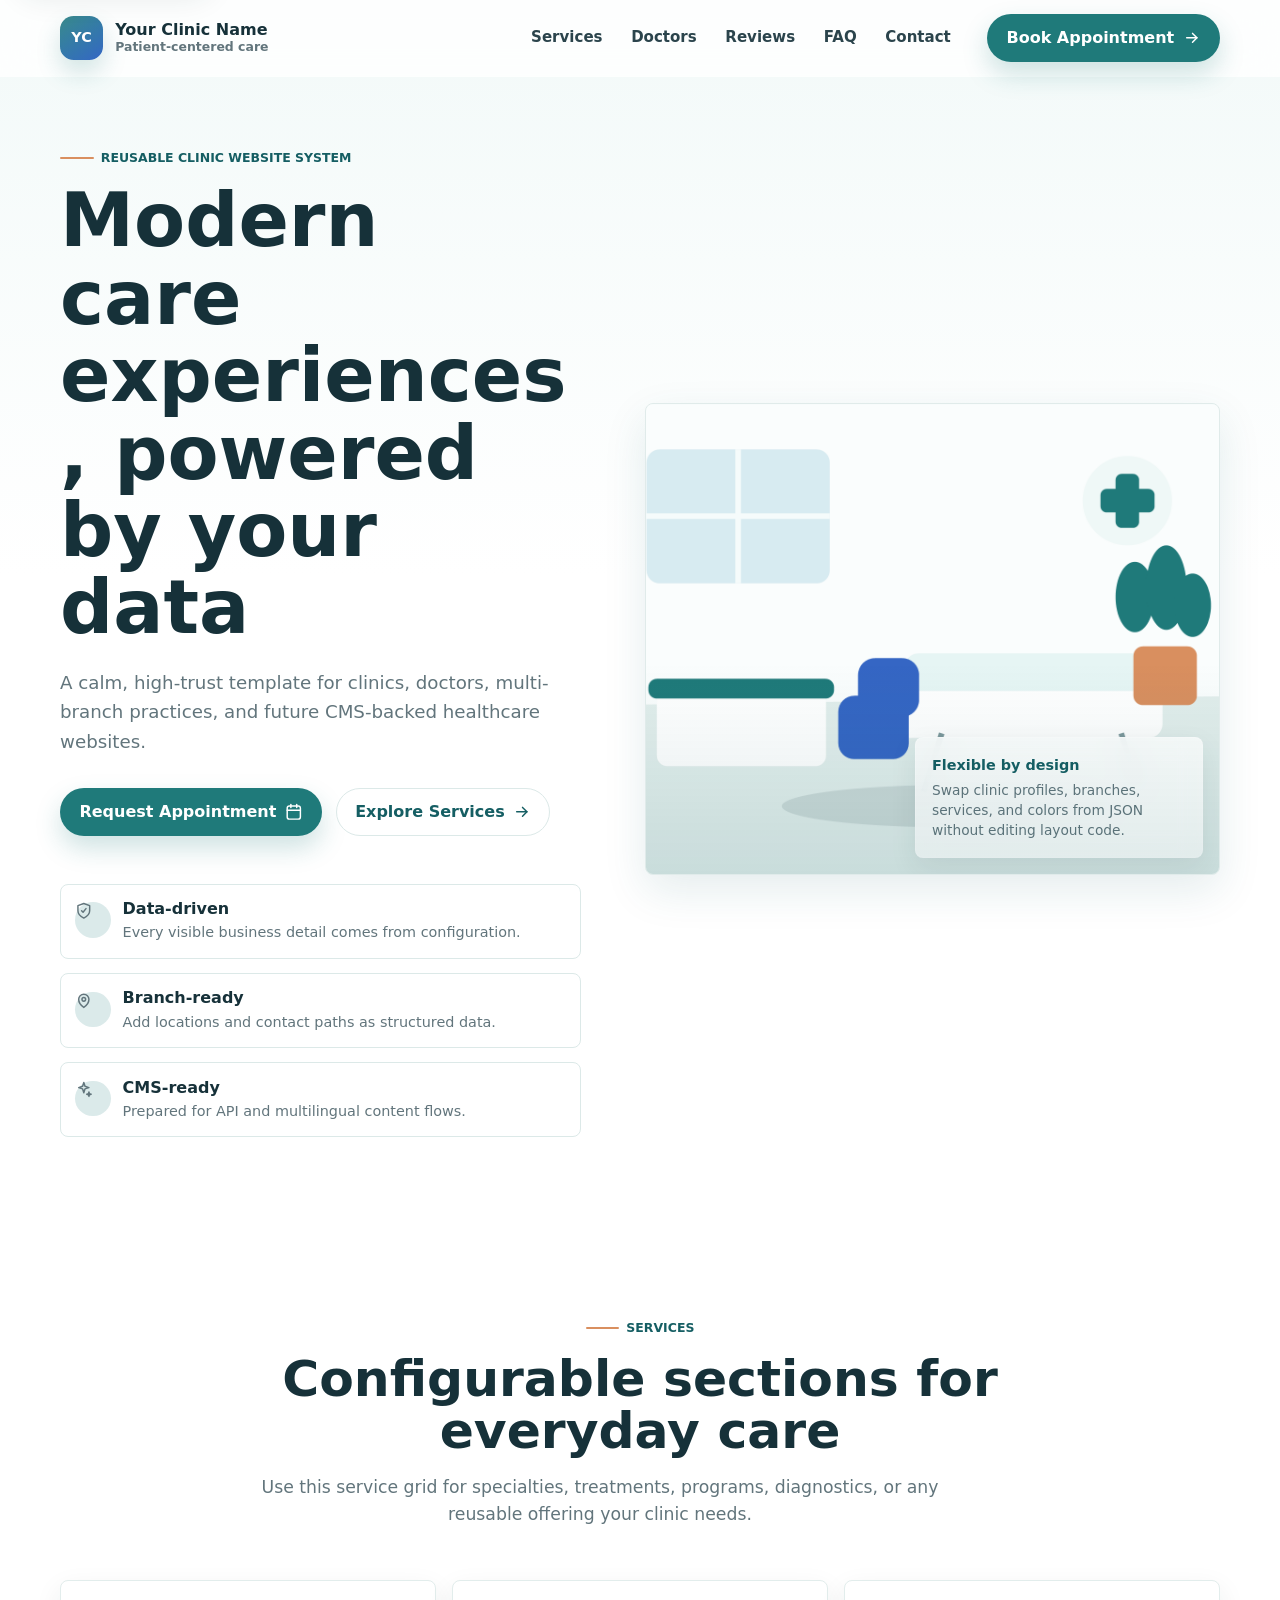
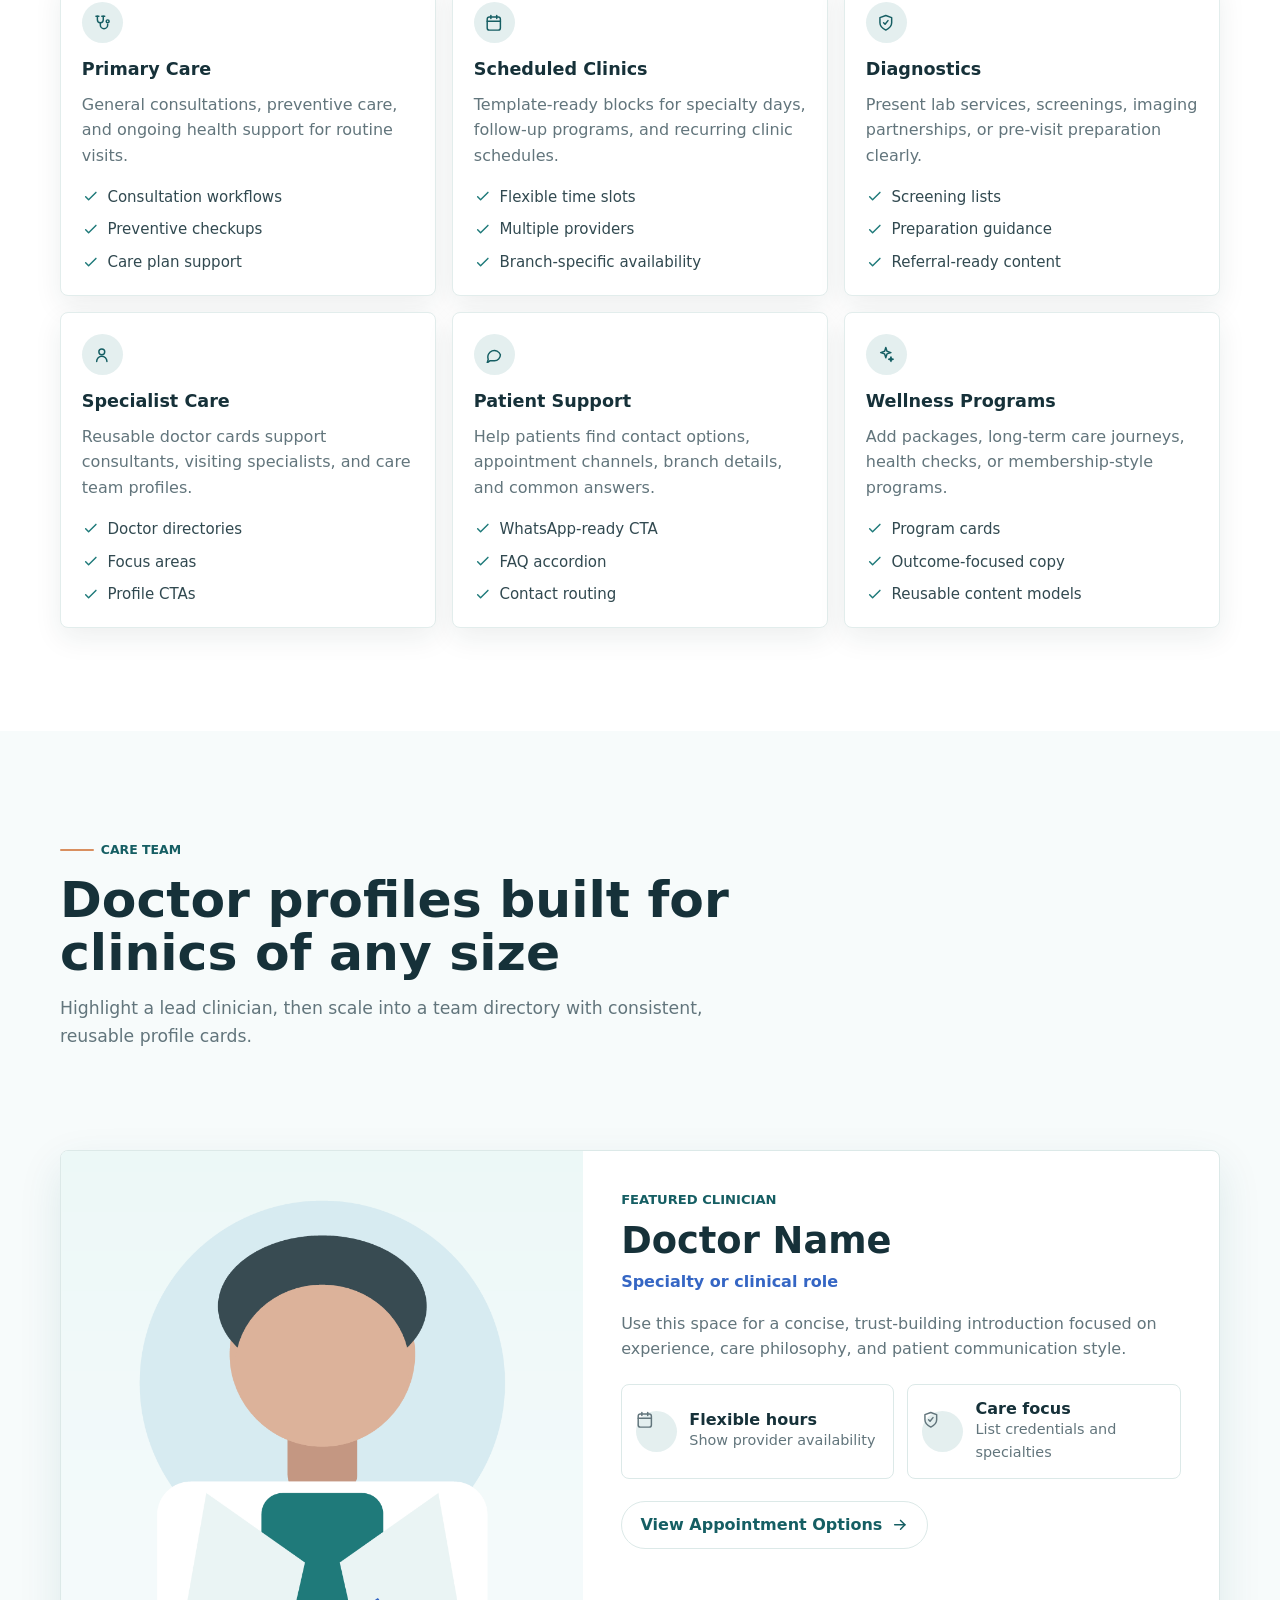
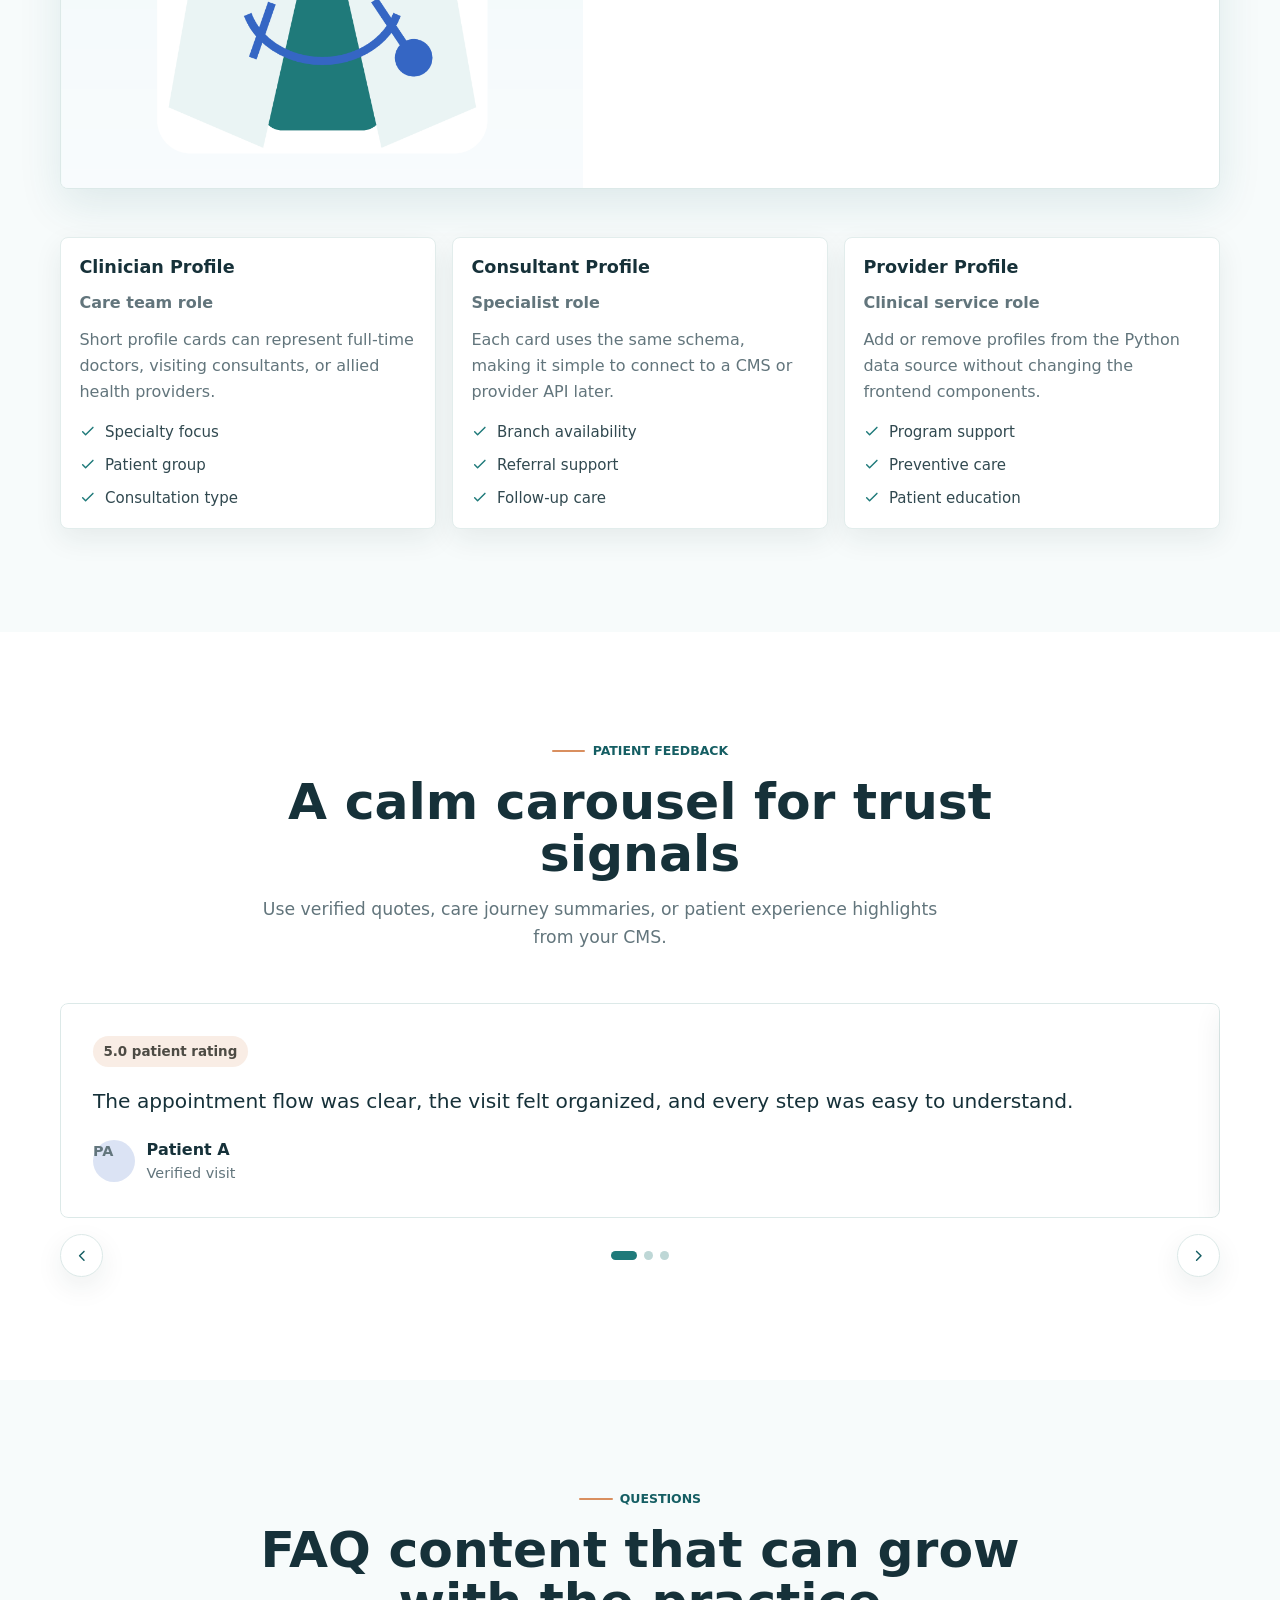
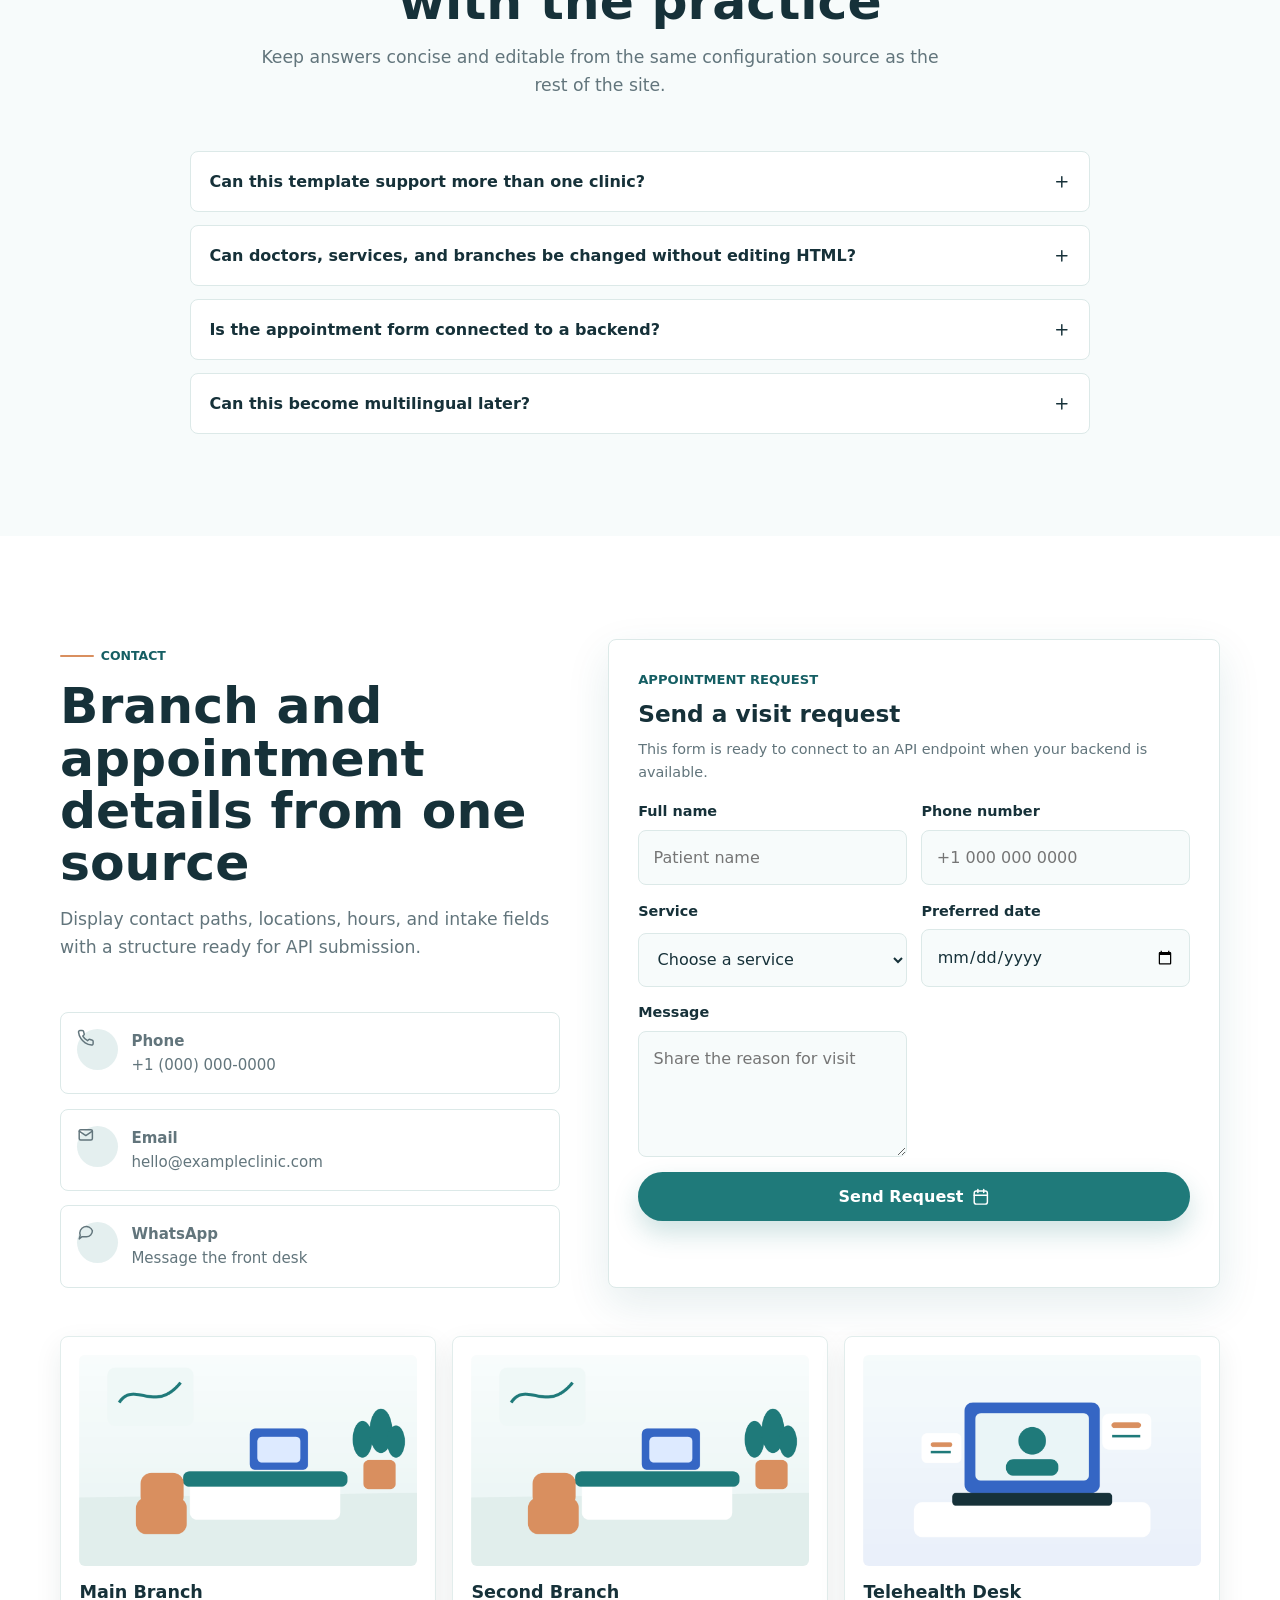
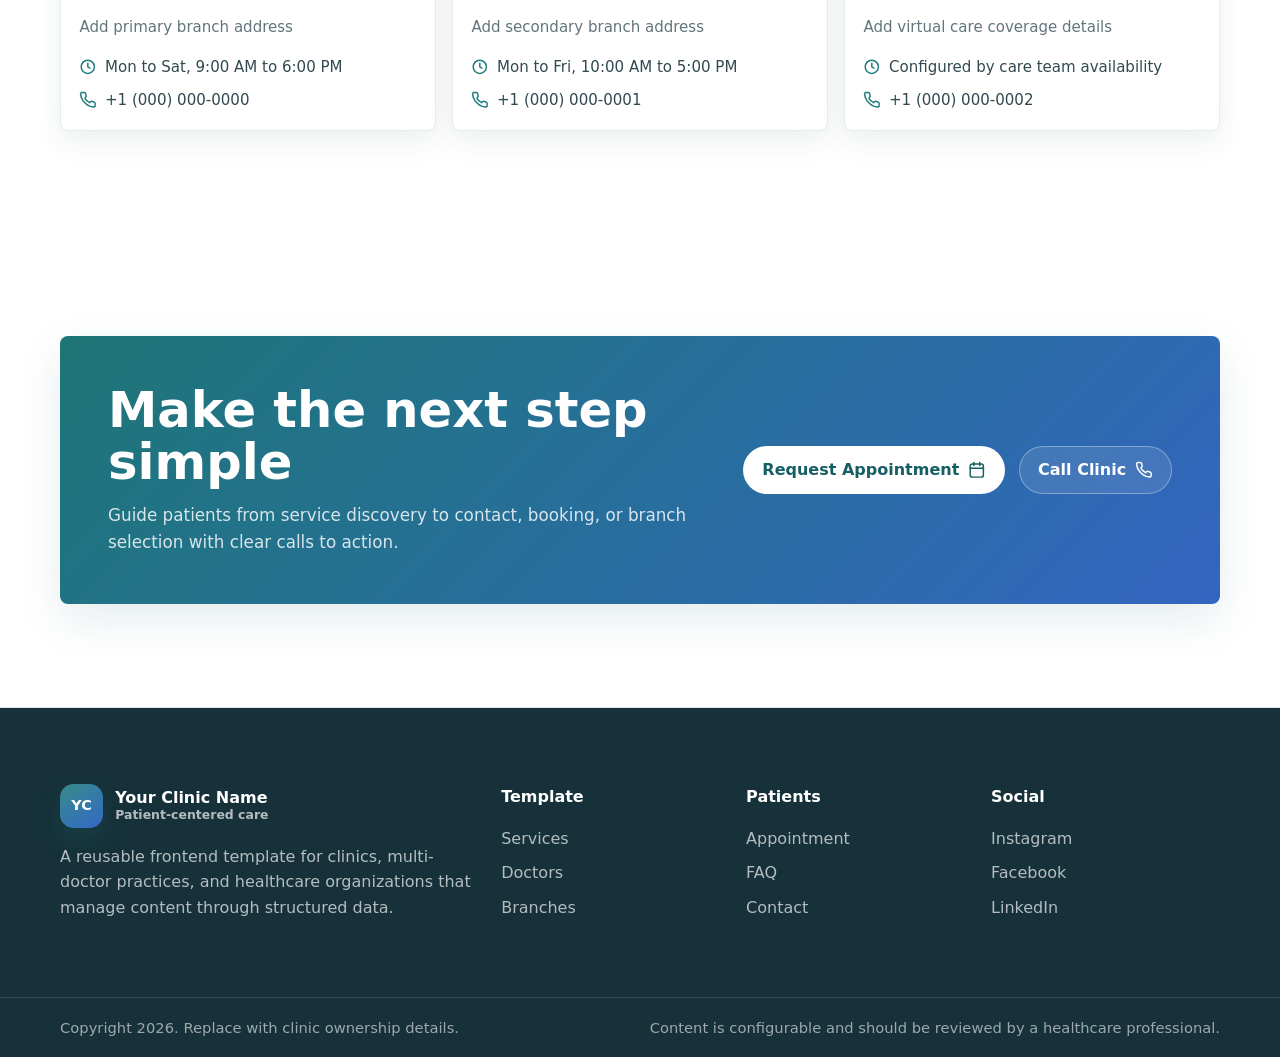
==== index.html @ 1040a3aa "The Second iteration in codex" ====
<!doctype html>
<html lang="en" dir="ltr">

<head>
  <meta charset="utf-8">
  <meta name="viewport" content="width=device-width, initial-scale=1">
  <meta name="description" content="A configurable healthcare website template powered by external JSON data.">
  <meta name="theme-color" content="#1f7a7a">
  <meta property="og:type" content="website">
  <meta property="og:title" content="Healthcare Website Template">
  <meta property="og:description" content="A responsive healthcare website template rendered from configuration data.">
  <title>Healthcare Website Template</title>
  <link rel="icon" href="./assets/images/favicon.png" type="image/png">
  <link rel="preload" href="./data/clinic-data.json" as="fetch" crossorigin="anonymous">
  <link rel="stylesheet" href="./styles/globals.css">
  <link rel="stylesheet" href="./styles/components.css">
  <link rel="stylesheet" href="./styles/responsive.css">
</head>

<body>
  <a class="skip-link" href="#main-content">Skip to main content</a>

  <header id="site-header" class="site-header" data-render="navbar"></header>

  <main id="main-content" tabindex="-1">
    <section id="hero" class="section section-hero" data-render="hero"></section>
    <section id="services" class="section" data-render="services"></section>
    <section id="doctors" class="section section-muted" data-render="doctors"></section>
    <section id="testimonials" class="section" data-render="testimonials"></section>
    <section id="faq" class="section section-muted" data-render="faq"></section>
    <section id="contact" class="section" data-render="contact"></section>
    <section id="appointment" class="section section-cta" data-render="appointment"></section>
  </main>

  <footer id="site-footer" class="site-footer" data-render="footer"></footer>
  <div id="floating-contact" data-render="floating-contact"></div>
  <div id="site-status" class="site-status" role="status" aria-live="polite" hidden></div>

  <script type="module" src="./js/app.js"></script>
</body>

</html>
---- styles/globals.css ----
:root {
  color-scheme: light;
  --color-primary: #1f7a7a;
  --color-primary-dark: #155e63;
  --color-secondary: #3566c4;
  --color-accent: #d98f5f;
  --color-ink: #163139;
  --color-muted: #62757c;
  --color-soft: #eff8f7;
  --color-surface: #ffffff;
  --color-surface-alt: #f7fbfb;
  --color-border: #dce9e8;
  --shadow-soft: 0 16px 44px rgba(21, 94, 99, 0.11);
  --shadow-card: 0 10px 28px rgba(22, 49, 57, 0.08);
  --radius-card: 8px;
  --radius-button: 999px;
  --container: 1160px;
  --section-y: clamp(4rem, 8vw, 7.5rem);
  --header-height: 76px;
  --font-sans: Inter, ui-sans-serif, system-ui, -apple-system, BlinkMacSystemFont, "Segoe UI", sans-serif;
}

*,
*::before,
*::after {
  box-sizing: border-box;
}

html {
  scroll-behavior: smooth;
  scroll-padding-top: calc(var(--header-height) + 1rem);
}

body {
  margin: 0;
  min-width: 320px;
  background:
    linear-gradient(180deg, rgba(239, 248, 247, 0.8), rgba(255, 255, 255, 0) 36rem),
    var(--color-surface);
  color: var(--color-ink);
  font-family: var(--font-sans);
  font-size: 16px;
  line-height: 1.6;
  text-rendering: optimizeLegibility;
  -webkit-font-smoothing: antialiased;
  overflow-x: hidden;
}

body.is-nav-open {
  overflow: hidden;
}

img,
picture,
svg {
  display: block;
  max-width: 100%;
}

img {
  height: auto;
}

a {
  color: inherit;
  text-decoration: none;
}

button,
input,
select,
textarea {
  font: inherit;
}

button {
  cursor: pointer;
}

:focus-visible {
  outline: 3px solid color-mix(in srgb, var(--color-secondary), white 18%);
  outline-offset: 3px;
}

::selection {
  background: color-mix(in srgb, var(--color-primary), white 76%);
  color: var(--color-primary-dark);
}

.skip-link {
  position: fixed;
  top: 1rem;
  left: 1rem;
  z-index: 999;
  transform: translateY(-150%);
  border-radius: var(--radius-button);
  background: var(--color-primary-dark);
  color: #ffffff;
  padding: 0.8rem 1rem;
  box-shadow: var(--shadow-card);
  transition: transform 180ms ease;
}

.skip-link:focus {
  transform: translateY(0);
}

.container {
  width: min(100% - 2rem, var(--container));
  margin-inline: auto;
  min-width: 0;
}

.section {
  padding-block: var(--section-y);
}

.section-muted {
  background: var(--color-surface-alt);
}

.section-heading {
  max-width: 760px;
  margin-bottom: clamp(2rem, 4vw, 3.25rem);
}

.section-heading.centered {
  margin-inline: auto;
  text-align: center;
}

.eyebrow {
  display: inline-flex;
  align-items: center;
  gap: 0.45rem;
  margin: 0 0 0.9rem;
  color: var(--color-primary-dark);
  font-size: 0.78rem;
  font-weight: 800;
  letter-spacing: 0;
  text-transform: uppercase;
}

.eyebrow::before {
  content: "";
  width: 2.1rem;
  height: 2px;
  border-radius: 999px;
  background: var(--color-accent);
}

.section-title,
.hero-title {
  margin: 0;
  color: var(--color-ink);
  line-height: 1.04;
  letter-spacing: 0;
}

.section-title {
  font-size: 2.15rem;
}

.section-copy,
.muted {
  color: var(--color-muted);
}

.section-copy {
  max-width: 680px;
  margin: 1rem 0 0;
  font-size: 1rem;
  overflow-wrap: anywhere;
}

.button-row {
  display: flex;
  flex-wrap: wrap;
  gap: 0.85rem;
  align-items: center;
}

.button {
  display: inline-flex;
  min-height: 48px;
  align-items: center;
  justify-content: center;
  gap: 0.55rem;
  border: 1px solid transparent;
  border-radius: var(--radius-button);
  padding: 0.78rem 1.15rem;
  color: var(--color-ink);
  font-weight: 800;
  line-height: 1.1;
  transition:
    transform 180ms ease,
    box-shadow 180ms ease,
    border-color 180ms ease,
    background-color 180ms ease;
}

.button:hover {
  transform: translateY(-2px);
}

.button:active {
  transform: translateY(0);
}

.button-primary {
  background: var(--color-primary);
  color: #ffffff;
  box-shadow: 0 12px 26px rgba(31, 122, 122, 0.22);
}

.button-primary:hover {
  background: var(--color-primary-dark);
}

.button-secondary {
  border-color: var(--color-border);
  background: rgba(255, 255, 255, 0.84);
  color: var(--color-primary-dark);
}

.button-secondary:hover {
  border-color: color-mix(in srgb, var(--color-primary), white 42%);
  box-shadow: var(--shadow-card);
}

.button-text {
  min-height: auto;
  border: 0;
  padding: 0;
  color: var(--color-primary-dark);
}

.icon {
  width: 1.1rem;
  height: 1.1rem;
  flex: 0 0 auto;
  stroke: currentColor;
  stroke-width: 2;
  stroke-linecap: round;
  stroke-linejoin: round;
  fill: none;
}

.card {
  border: 1px solid color-mix(in srgb, var(--color-border), white 18%);
  border-radius: var(--radius-card);
  background: var(--color-surface);
  box-shadow: var(--shadow-card);
}

.site-status {
  position: fixed;
  right: 1rem;
  bottom: 1rem;
  z-index: 80;
  max-width: min(28rem, calc(100vw - 2rem));
  border: 1px solid var(--color-border);
  border-radius: var(--radius-card);
  background: var(--color-surface);
  box-shadow: var(--shadow-soft);
  padding: 1rem;
  color: var(--color-ink);
}

[data-reveal] {
  opacity: 0;
  transform: translateY(22px);
  transition:
    opacity 560ms ease,
    transform 560ms ease;
}

[data-reveal].is-visible {
  opacity: 1;
  transform: translateY(0);
}

@media (prefers-reduced-motion: reduce) {
  *,
  *::before,
  *::after {
    animation-duration: 1ms !important;
    animation-iteration-count: 1 !important;
    scroll-behavior: auto !important;
    transition-duration: 1ms !important;
  }

  [data-reveal] {
    opacity: 1;
    transform: none;
  }
}
---- styles/components.css ----
.section-hero {
  padding-block: 2.75rem 3.5rem;
}

.site-header {
  position: sticky;
  top: 0;
  z-index: 70;
  min-height: var(--header-height);
  border-bottom: 1px solid transparent;
  background: rgba(255, 255, 255, 0.82);
  backdrop-filter: blur(18px);
  transition:
    border-color 180ms ease,
    box-shadow 180ms ease,
    background-color 180ms ease;
}

.site-header.is-scrolled {
  border-color: rgba(220, 233, 232, 0.9);
  background: rgba(255, 255, 255, 0.94);
  box-shadow: 0 12px 32px rgba(22, 49, 57, 0.06);
}

.navbar {
  display: flex;
  min-height: var(--header-height);
  align-items: center;
  justify-content: space-between;
  gap: 1rem;
}

.brand {
  display: inline-flex;
  min-width: 0;
  align-items: center;
  gap: 0.75rem;
}

.brand-mark {
  display: grid;
  width: 2.7rem;
  height: 2.7rem;
  flex: 0 0 auto;
  place-items: center;
  border-radius: 0.85rem;
  background:
    linear-gradient(145deg, color-mix(in srgb, var(--color-primary), white 12%), var(--color-secondary));
  color: #ffffff;
  font-size: 0.9rem;
  font-weight: 900;
  box-shadow: 0 12px 24px rgba(31, 122, 122, 0.2);
}

.brand-copy {
  display: grid;
  gap: 0.1rem;
  min-width: 0;
}

.brand-name {
  overflow: hidden;
  color: var(--color-ink);
  font-weight: 900;
  line-height: 1.1;
  text-overflow: ellipsis;
  white-space: nowrap;
}

.brand-tagline {
  overflow: hidden;
  color: var(--color-muted);
  font-size: 0.78rem;
  font-weight: 700;
  line-height: 1.2;
  text-overflow: ellipsis;
  white-space: nowrap;
}

.nav-menu {
  display: flex;
  align-items: center;
  gap: clamp(0.75rem, 2vw, 1.45rem);
}

.nav-links {
  display: flex;
  align-items: center;
  gap: 0.15rem;
  margin: 0;
  padding: 0;
  list-style: none;
}

.nav-link {
  display: inline-flex;
  border-radius: var(--radius-button);
  padding: 0.6rem 0.82rem;
  color: color-mix(in srgb, var(--color-ink), var(--color-muted) 28%);
  font-size: 0.94rem;
  font-weight: 800;
  line-height: 1;
  transition:
    background-color 180ms ease,
    color 180ms ease;
}

.nav-link:hover,
.nav-link.is-active {
  background: var(--color-soft);
  color: var(--color-primary-dark);
}

.nav-toggle {
  display: none;
  width: 2.75rem;
  height: 2.75rem;
  place-items: center;
  border: 1px solid var(--color-border);
  border-radius: 999px;
  background: var(--color-surface);
  color: var(--color-ink);
}

.nav-toggle-lines,
.nav-toggle-lines::before,
.nav-toggle-lines::after {
  display: block;
  width: 1.1rem;
  height: 2px;
  border-radius: 999px;
  background: currentColor;
  transition:
    transform 180ms ease,
    opacity 180ms ease;
}

.nav-toggle-lines {
  position: relative;
}

.nav-toggle-lines::before,
.nav-toggle-lines::after {
  position: absolute;
  left: 0;
  content: "";
}

.nav-toggle-lines::before {
  transform: translateY(-6px);
}

.nav-toggle-lines::after {
  transform: translateY(6px);
}

.is-nav-open .nav-toggle-lines {
  background: transparent;
}

.is-nav-open .nav-toggle-lines::before {
  transform: rotate(45deg);
}

.is-nav-open .nav-toggle-lines::after {
  transform: rotate(-45deg);
}

.hero-layout {
  display: grid;
  align-items: center;
  gap: clamp(2.25rem, 5vw, 5rem);
}

.hero-copy {
  max-width: 680px;
  min-width: 0;
}

.hero-title {
  max-width: 12ch;
  font-size: 3.15rem;
  overflow-wrap: break-word;
}

.hero-text {
  margin: 1.35rem 0 0;
  max-width: 620px;
  color: var(--color-muted);
  font-size: 1.06rem;
  overflow-wrap: anywhere;
}

.hero-actions {
  margin-top: 2rem;
}

.hero-visual {
  position: relative;
}

.hero-image-shell {
  position: relative;
  overflow: hidden;
  border: 1px solid color-mix(in srgb, var(--color-border), white 10%);
  border-radius: var(--radius-card);
  background: var(--color-soft);
  box-shadow: var(--shadow-soft);
  isolation: isolate;
}

.hero-image-shell::after {
  position: absolute;
  inset: 0;
  background: linear-gradient(180deg, transparent 55%, rgba(21, 94, 99, 0.12));
  content: "";
  pointer-events: none;
}

.hero-image {
  width: 100%;
  aspect-ratio: 1.22 / 1;
  object-fit: cover;
}

.hero-note {
  position: absolute;
  right: 1rem;
  bottom: 1rem;
  width: min(18rem, calc(100% - 2rem));
  border: 1px solid rgba(255, 255, 255, 0.72);
  border-radius: var(--radius-card);
  background: rgba(255, 255, 255, 0.9);
  box-shadow: var(--shadow-card);
  padding: 1rem;
  backdrop-filter: blur(12px);
}

.hero-note strong {
  display: block;
  color: var(--color-primary-dark);
  font-size: 0.9rem;
}

.hero-note span {
  display: block;
  margin-top: 0.25rem;
  color: var(--color-muted);
  font-size: 0.86rem;
  line-height: 1.45;
}

.trust-strip {
  display: grid;
  gap: 0.9rem;
  margin-top: clamp(2rem, 4vw, 3rem);
  min-width: 0;
}

.trust-item {
  display: flex;
  align-items: flex-start;
  gap: 0.75rem;
  width: 100%;
  min-width: 0;
  border: 1px solid var(--color-border);
  border-radius: var(--radius-card);
  background: rgba(255, 255, 255, 0.78);
  padding: 0.9rem;
}

.trust-icon {
  display: grid;
  width: 2.2rem;
  height: 2.2rem;
  flex: 0 0 auto;
  place-items: center;
  border-radius: 999px;
  background: color-mix(in srgb, var(--color-primary), white 84%);
  color: var(--color-primary-dark);
}

.trust-item strong {
  display: block;
  line-height: 1.25;
}

.trust-item > div,
.doctor-stat > div,
.contact-method > span:last-child,
.testimonial-author > div {
  flex: 1 1 0;
  min-width: 0;
  max-width: 100%;
}

.trust-item span {
  display: block;
  margin-top: 0.2rem;
  color: var(--color-muted);
  font-size: 0.9rem;
  line-height: 1.45;
  overflow-wrap: anywhere;
}

.service-grid,
.doctor-grid,
.branch-grid,
.footer-grid {
  display: grid;
  gap: 1rem;
}

.service-card {
  display: flex;
  min-height: 100%;
  flex-direction: column;
  padding: 1.3rem;
}

.service-icon,
.contact-icon,
.doctor-stat-icon {
  display: grid;
  width: 2.55rem;
  height: 2.55rem;
  place-items: center;
  border-radius: 999px;
  background: color-mix(in srgb, var(--color-primary), white 88%);
  color: var(--color-primary-dark);
}

.service-card h3,
.doctor-card h3,
.branch-card h3,
.contact-card h3 {
  margin: 1rem 0 0;
  color: var(--color-ink);
  font-size: 1.1rem;
  line-height: 1.2;
}

.service-card p,
.doctor-card p,
.branch-card p,
.contact-card p {
  margin: 0.75rem 0 0;
  color: var(--color-muted);
}

.service-card ul,
.doctor-card ul,
.footer-list,
.contact-list {
  display: grid;
  gap: 0.55rem;
  margin: 1rem 0 0;
  padding: 0;
  list-style: none;
}

.service-card li,
.doctor-card li,
.contact-list li {
  display: flex;
  gap: 0.5rem;
  align-items: flex-start;
  color: color-mix(in srgb, var(--color-ink), var(--color-muted) 35%);
  font-size: 0.94rem;
}

.service-card li .icon,
.doctor-card li .icon,
.contact-list li .icon {
  margin-top: 0.2rem;
  color: var(--color-primary);
}

.doctors-layout {
  display: grid;
  gap: clamp(1.4rem, 4vw, 3rem);
}

.featured-doctor {
  display: grid;
  overflow: hidden;
  border: 1px solid var(--color-border);
  border-radius: var(--radius-card);
  background: var(--color-surface);
  box-shadow: var(--shadow-soft);
}

.featured-doctor-media {
  background: var(--color-soft);
}

.featured-doctor-media img {
  width: 100%;
  height: 100%;
  min-height: 320px;
  object-fit: cover;
}

.featured-doctor-copy {
  padding: clamp(1.35rem, 4vw, 2.4rem);
}

.doctor-kicker {
  margin: 0 0 0.7rem;
  color: var(--color-primary-dark);
  font-size: 0.82rem;
  font-weight: 900;
  letter-spacing: 0;
  text-transform: uppercase;
}

.featured-doctor h3 {
  margin: 0;
  font-size: 1.65rem;
  line-height: 1.1;
}

.doctor-role {
  margin: 0.45rem 0 0;
  color: var(--color-secondary);
  font-weight: 800;
}

.doctor-bio {
  margin: 1rem 0 0;
  color: var(--color-muted);
}

.doctor-stat-grid {
  display: grid;
  gap: 0.8rem;
  margin-top: 1.4rem;
}

.doctor-stat {
  display: flex;
  gap: 0.8rem;
  align-items: center;
  border: 1px solid var(--color-border);
  border-radius: var(--radius-card);
  padding: 0.85rem;
}

.doctor-stat strong,
.doctor-stat span {
  display: block;
}

.doctor-stat strong {
  line-height: 1.2;
}

.doctor-stat span {
  color: var(--color-muted);
  font-size: 0.9rem;
}

.doctor-card {
  min-height: 100%;
  padding: 1.15rem;
}

.doctor-card h3 {
  margin-top: 0;
}

.testimonial-shell {
  position: relative;
}

.testimonial-viewport {
  overflow: hidden;
  border-radius: var(--radius-card);
}

.testimonial-track {
  display: flex;
  transition: transform 380ms ease;
  will-change: transform;
}

.testimonial-card {
  display: flex;
  min-width: 100%;
  flex-direction: column;
  justify-content: space-between;
  border: 1px solid var(--color-border);
  border-radius: var(--radius-card);
  background: var(--color-surface);
  box-shadow: var(--shadow-card);
  padding: clamp(1.25rem, 3vw, 2rem);
}

.testimonial-rating {
  display: inline-flex;
  width: fit-content;
  align-items: center;
  gap: 0.45rem;
  border-radius: var(--radius-button);
  background: color-mix(in srgb, var(--color-accent), white 84%);
  color: color-mix(in srgb, var(--color-ink), var(--color-accent) 28%);
  padding: 0.3rem 0.65rem;
  font-size: 0.84rem;
  font-weight: 900;
}

.testimonial-quote {
  margin: 1.2rem 0;
  color: var(--color-ink);
  font-size: 1.05rem;
  line-height: 1.55;
}

.testimonial-author {
  display: flex;
  align-items: center;
  gap: 0.75rem;
}

.testimonial-avatar {
  display: grid;
  width: 2.6rem;
  height: 2.6rem;
  flex: 0 0 auto;
  place-items: center;
  border-radius: 999px;
  background: color-mix(in srgb, var(--color-secondary), white 82%);
  color: var(--color-secondary);
  font-weight: 900;
}

.testimonial-author strong,
.testimonial-author span {
  display: block;
}

.testimonial-author span {
  color: var(--color-muted);
  font-size: 0.9rem;
}

.carousel-controls {
  display: flex;
  align-items: center;
  justify-content: space-between;
  gap: 1rem;
  margin-top: 1rem;
}

.carousel-button {
  display: grid;
  width: 2.7rem;
  height: 2.7rem;
  place-items: center;
  border: 1px solid var(--color-border);
  border-radius: 999px;
  background: var(--color-surface);
  color: var(--color-primary-dark);
  box-shadow: var(--shadow-card);
  transition:
    background-color 180ms ease,
    transform 180ms ease;
}

.carousel-button:hover {
  background: var(--color-soft);
  transform: translateY(-2px);
}

.carousel-dots {
  display: flex;
  justify-content: center;
  gap: 0.45rem;
}

.carousel-dot {
  width: 0.55rem;
  height: 0.55rem;
  border: 0;
  border-radius: 999px;
  background: color-mix(in srgb, var(--color-border), var(--color-primary) 16%);
  padding: 0;
}

.carousel-dot.is-active {
  width: 1.65rem;
  background: var(--color-primary);
}

.faq-list {
  display: grid;
  gap: 0.8rem;
  max-width: 900px;
  margin-inline: auto;
}

.faq-item {
  overflow: hidden;
  border: 1px solid var(--color-border);
  border-radius: var(--radius-card);
  background: var(--color-surface);
}

.faq-question {
  display: flex;
  width: 100%;
  align-items: center;
  justify-content: space-between;
  gap: 1rem;
  border: 0;
  background: transparent;
  padding: 1.05rem 1.15rem;
  color: var(--color-ink);
  font-weight: 900;
  text-align: left;
}

.faq-question .icon {
  flex: 0 0 auto;
  transition: transform 180ms ease;
}

.faq-item.is-open .faq-question .icon {
  transform: rotate(45deg);
}

.faq-answer {
  display: grid;
  grid-template-rows: 0fr;
  transition: grid-template-rows 220ms ease;
}

.faq-item.is-open .faq-answer {
  grid-template-rows: 1fr;
}

.faq-answer-inner {
  overflow: hidden;
}

.faq-answer p {
  margin: 0;
  padding: 0 1.15rem 1.1rem;
  color: var(--color-muted);
}

.contact-layout {
  display: grid;
  gap: clamp(1.5rem, 4vw, 3rem);
}

.contact-card {
  padding: 1.2rem;
}

.contact-methods {
  display: grid;
  gap: 0.9rem;
}

.contact-method {
  display: flex;
  gap: 0.85rem;
  align-items: flex-start;
  border: 1px solid var(--color-border);
  border-radius: var(--radius-card);
  background: var(--color-surface);
  padding: 1rem;
}

.contact-method strong,
.contact-method span {
  display: block;
}

.contact-method span,
.branch-meta {
  color: var(--color-muted);
  font-size: 0.94rem;
}

.branch-card {
  padding: 1.15rem;
}

.branch-card img {
  width: 100%;
  aspect-ratio: 16 / 10;
  border-radius: calc(var(--radius-card) - 2px);
  object-fit: cover;
}

.branch-card h3 {
  margin-top: 1rem;
}

.contact-form {
  display: grid;
  gap: 0.9rem;
  border: 1px solid var(--color-border);
  border-radius: var(--radius-card);
  background: var(--color-surface);
  box-shadow: var(--shadow-soft);
  padding: clamp(1.2rem, 3vw, 1.8rem);
}

.form-grid {
  display: grid;
  gap: 0.9rem;
}

.field {
  display: grid;
  gap: 0.4rem;
}

.field label {
  color: var(--color-ink);
  font-size: 0.9rem;
  font-weight: 800;
}

.field input,
.field select,
.field textarea {
  width: 100%;
  border: 1px solid var(--color-border);
  border-radius: var(--radius-card);
  background: var(--color-surface-alt);
  color: var(--color-ink);
  padding: 0.86rem 0.9rem;
  transition:
    border-color 180ms ease,
    box-shadow 180ms ease,
    background-color 180ms ease;
}

.field textarea {
  min-height: 126px;
  resize: vertical;
}

.field input:focus,
.field select:focus,
.field textarea:focus {
  border-color: color-mix(in srgb, var(--color-primary), white 20%);
  background: #ffffff;
  box-shadow: 0 0 0 4px color-mix(in srgb, var(--color-primary), white 84%);
  outline: 0;
}

.form-note,
.form-response {
  margin: 0;
  color: var(--color-muted);
  font-size: 0.9rem;
}

.form-response {
  min-height: 1.4em;
  color: var(--color-primary-dark);
  font-weight: 800;
}

.appointment-panel {
  overflow: hidden;
  border-radius: var(--radius-card);
  background:
    linear-gradient(135deg, color-mix(in srgb, var(--color-primary), black 4%), color-mix(in srgb, var(--color-secondary), black 2%));
  color: #ffffff;
  box-shadow: var(--shadow-soft);
}

.appointment-inner {
  display: grid;
  gap: 1.2rem;
  align-items: center;
  padding: clamp(1.4rem, 5vw, 3rem);
}

.appointment-panel h2 {
  margin: 0;
  color: #ffffff;
  font-size: 2rem;
  line-height: 1.05;
}

.appointment-panel p {
  margin: 0.9rem 0 0;
  color: rgba(255, 255, 255, 0.82);
  font-size: 1.05rem;
}

.appointment-actions .button-primary {
  background: #ffffff;
  color: var(--color-primary-dark);
  box-shadow: none;
}

.appointment-actions .button-secondary {
  border-color: rgba(255, 255, 255, 0.32);
  background: rgba(255, 255, 255, 0.1);
  color: #ffffff;
}

.site-footer {
  border-top: 1px solid var(--color-border);
  background: var(--color-ink);
  color: rgba(255, 255, 255, 0.78);
}

.footer-main {
  padding-block: clamp(2.6rem, 6vw, 4.8rem);
}

.footer-brand .brand-name {
  color: #ffffff;
}

.footer-brand .brand-tagline,
.footer-copy,
.footer-list a,
.footer-list span {
  color: rgba(255, 255, 255, 0.68);
}

.footer-copy {
  max-width: 36rem;
  margin: 1rem 0 0;
}

.footer-column h3 {
  margin: 0 0 0.85rem;
  color: #ffffff;
  font-size: 1rem;
}

.footer-list a {
  transition: color 180ms ease;
}

.footer-list a:hover {
  color: #ffffff;
}

.footer-bottom {
  border-top: 1px solid rgba(255, 255, 255, 0.12);
  padding-block: 1.1rem;
}

.footer-bottom-inner {
  display: flex;
  flex-wrap: wrap;
  justify-content: space-between;
  gap: 0.7rem;
  color: rgba(255, 255, 255, 0.58);
  font-size: 0.92rem;
}

.floating-contact {
  position: fixed;
  right: 1rem;
  bottom: 1rem;
  z-index: 65;
  display: inline-flex;
  min-height: 3.15rem;
  align-items: center;
  gap: 0.55rem;
  border-radius: var(--radius-button);
  background: var(--color-primary-dark);
  color: #ffffff;
  box-shadow: 0 16px 36px rgba(21, 94, 99, 0.28);
  padding: 0.85rem 1rem;
  font-weight: 900;
  transform: translateY(120%);
  opacity: 0;
  transition:
    opacity 220ms ease,
    transform 220ms ease,
    background-color 180ms ease;
}

.floating-contact.is-visible {
  transform: translateY(0);
  opacity: 1;
}

.floating-contact:hover {
  background: var(--color-primary);
}

.data-error {
  width: min(100% - 2rem, 760px);
  margin: 4rem auto;
  border: 1px solid var(--color-border);
  border-radius: var(--radius-card);
  background: var(--color-surface);
  box-shadow: var(--shadow-soft);
  padding: 1.5rem;
}

.data-error h1 {
  margin: 0;
  font-size: 1.6rem;
}

.data-error p {
  margin: 0.8rem 0 0;
  color: var(--color-muted);
}
---- styles/responsive.css ----
@media (min-width: 560px) {
  .doctor-stat-grid,
  .form-grid {
    grid-template-columns: repeat(2, minmax(0, 1fr));
  }

  .service-grid,
  .doctor-grid,
  .branch-grid {
    grid-template-columns: repeat(2, minmax(0, 1fr));
  }
}

@media (min-width: 760px) {
  .section-hero {
    padding-block: 4rem 4.5rem;
  }

  .section-title {
    font-size: 2.75rem;
  }

  .section-copy {
    font-size: 1.08rem;
  }

  .hero-title {
    max-width: 10.5ch;
    font-size: 4.15rem;
  }

  .hero-text {
    font-size: 1.14rem;
  }

  .featured-doctor h3 {
    font-size: 2.05rem;
  }

  .testimonial-quote {
    font-size: 1.18rem;
  }

  .appointment-panel h2 {
    font-size: 2.65rem;
  }

  .hero-layout {
    grid-template-columns: minmax(0, 0.95fr) minmax(320px, 1.05fr);
  }

  .featured-doctor {
    grid-template-columns: minmax(280px, 0.82fr) minmax(0, 1fr);
  }

  .contact-layout {
    grid-template-columns: minmax(0, 0.9fr) minmax(320px, 1.1fr);
  }

  .appointment-inner {
    grid-template-columns: minmax(0, 1fr) auto;
  }

  .appointment-actions {
    justify-content: flex-end;
  }

  .footer-grid {
    grid-template-columns: minmax(260px, 1.3fr) repeat(3, minmax(0, 0.7fr));
  }
}

@media (min-width: 980px) {
  .section-title {
    font-size: 3.15rem;
  }

  .hero-title {
    font-size: 4.65rem;
  }

  .featured-doctor h3 {
    font-size: 2.3rem;
  }

  .testimonial-quote {
    font-size: 1.26rem;
  }

  .appointment-panel h2 {
    font-size: 3.1rem;
  }

  .service-grid {
    grid-template-columns: repeat(3, minmax(0, 1fr));
  }

  .doctor-grid,
  .branch-grid {
    grid-template-columns: repeat(3, minmax(0, 1fr));
  }

}

@media (max-width: 899px) {
  :root {
    --header-height: 70px;
  }

  .nav-toggle {
    display: grid;
  }

  .nav-menu {
    position: fixed;
    inset: var(--header-height) 0 auto 0;
    display: grid;
    max-height: calc(100svh - var(--header-height));
    gap: 1rem;
    border-bottom: 1px solid var(--color-border);
    background: rgba(255, 255, 255, 0.98);
    padding: 1rem;
    box-shadow: var(--shadow-soft);
    overflow-y: auto;
    transform: translateY(-115%);
    visibility: hidden;
    transition:
      transform 220ms ease,
      visibility 220ms ease;
  }

  .is-nav-open .nav-menu {
    transform: translateY(0);
    visibility: visible;
  }

  .nav-links {
    display: grid;
    gap: 0.25rem;
  }

  .nav-link {
    width: 100%;
    justify-content: center;
    padding: 0.9rem;
  }

  .nav-menu .button {
    width: 100%;
  }
}

@media (max-width: 559px) {
  :root {
    --section-y: 3.5rem;
  }

  .container {
    width: min(100% - 1.25rem, var(--container));
  }

  .brand-mark {
    width: 2.45rem;
    height: 2.45rem;
    border-radius: 0.75rem;
  }

  .brand-name {
    max-width: 10.8rem;
  }

  .brand-tagline {
    max-width: 10.8rem;
  }

  .hero-title {
    max-width: 11ch;
  }

  .hero-note {
    position: static;
    width: auto;
    margin: 0.75rem;
  }

  .button-row,
  .carousel-controls,
  .footer-bottom-inner {
    align-items: stretch;
  }

  .button-row .button {
    width: 100%;
  }

  .floating-contact {
    right: 0.75rem;
    bottom: 0.75rem;
    max-width: calc(100% - 1.5rem);
  }
}
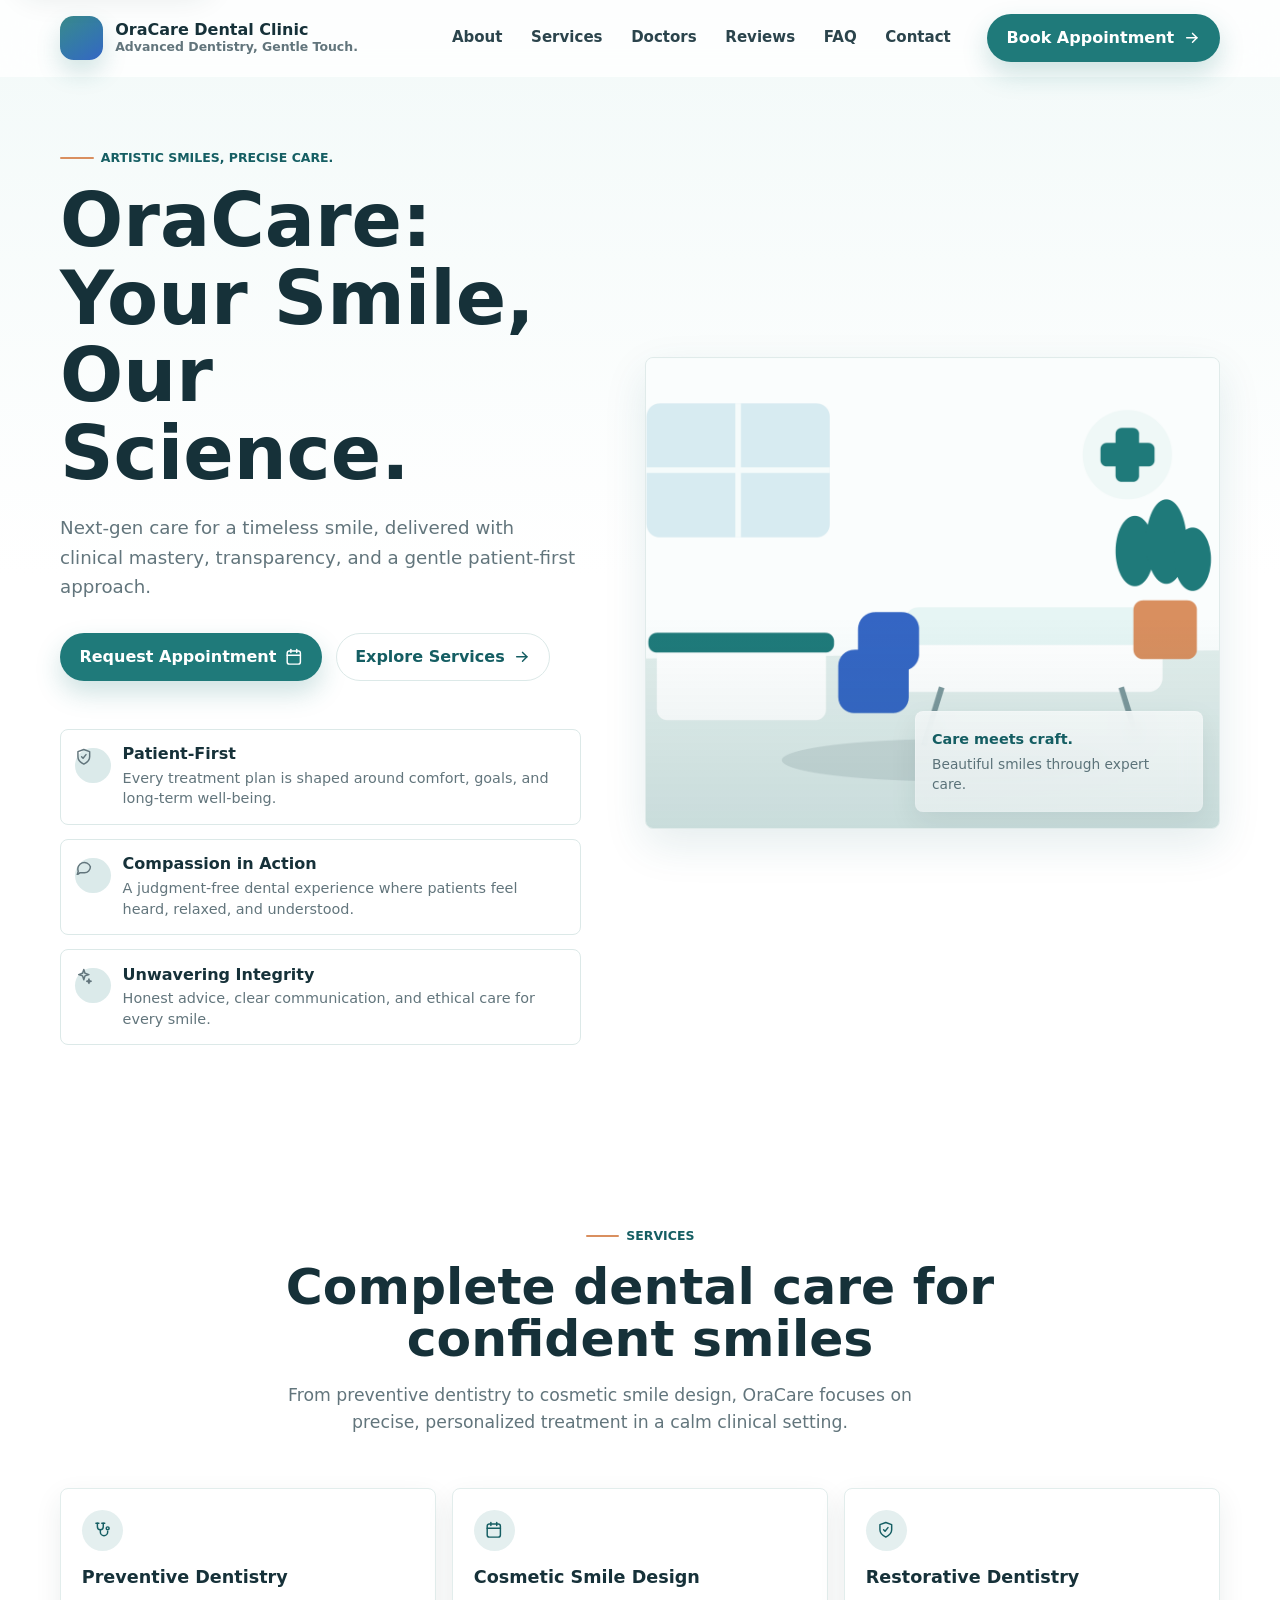
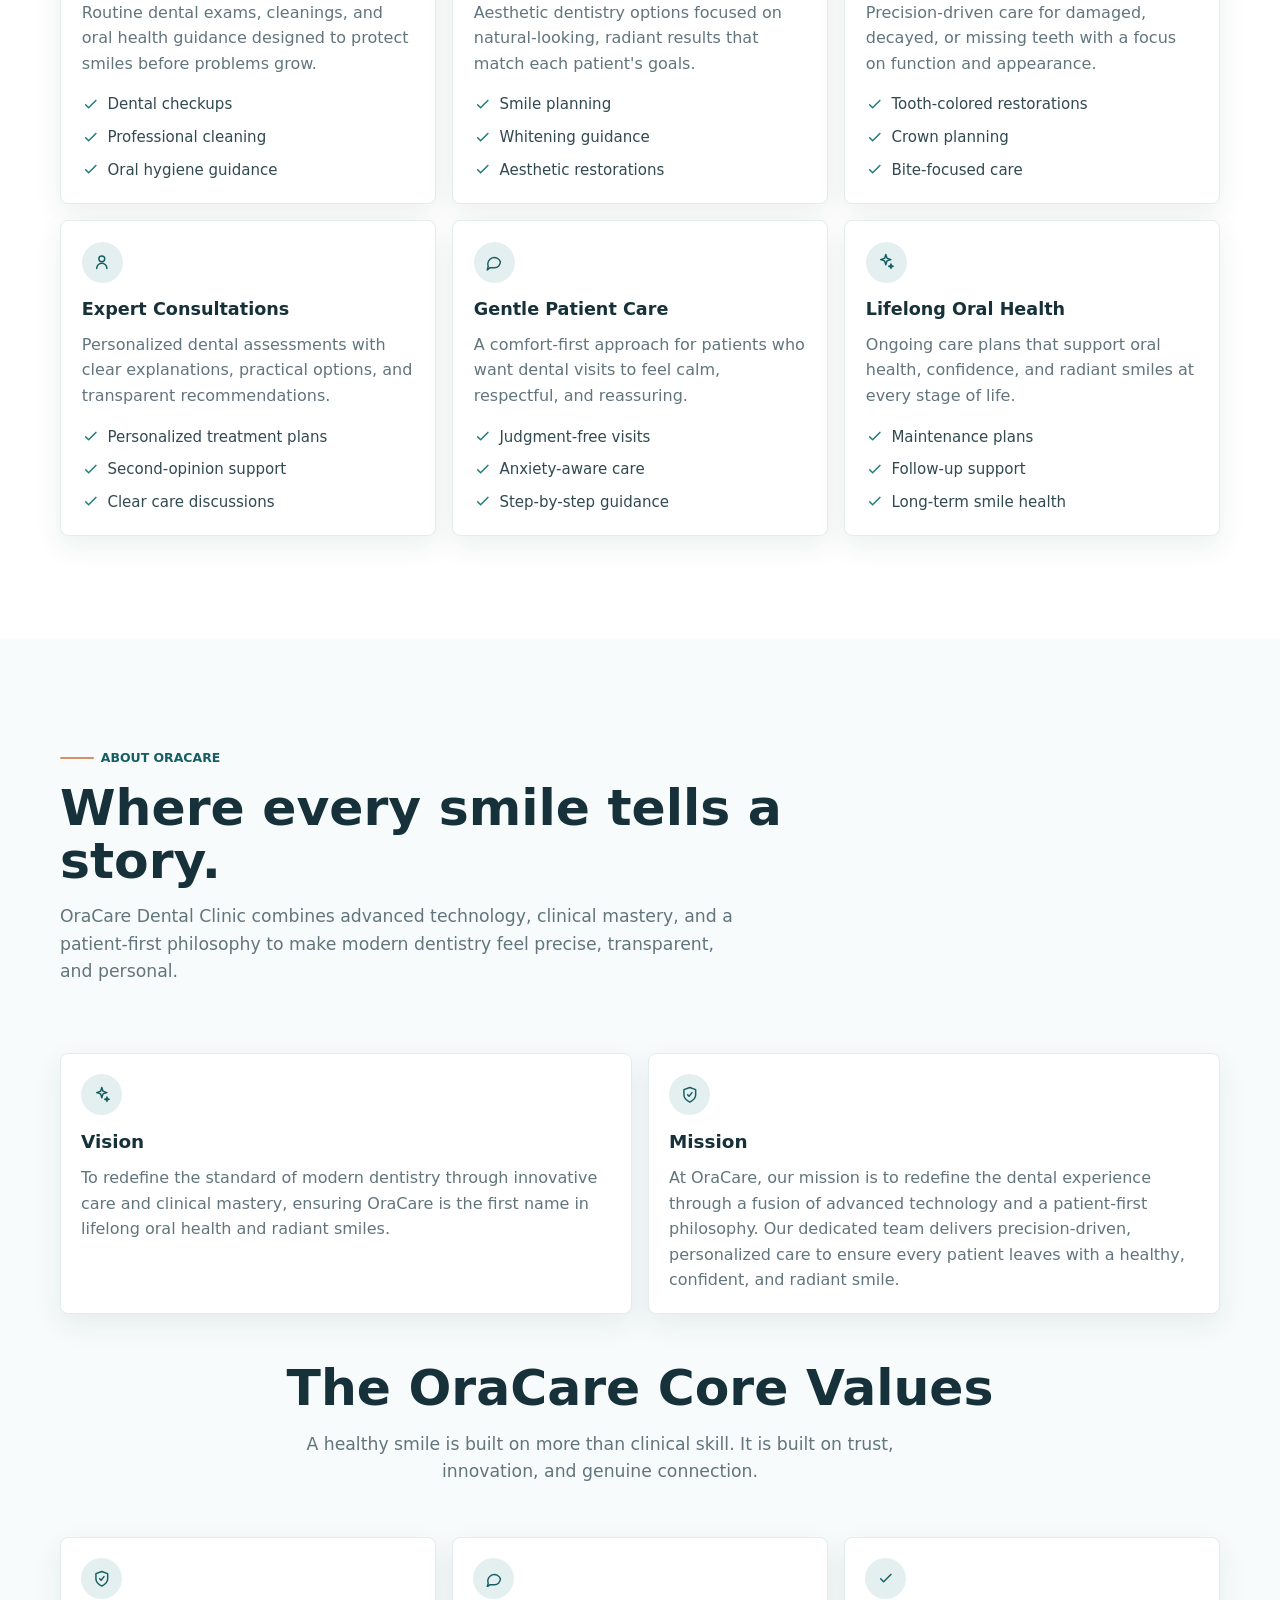
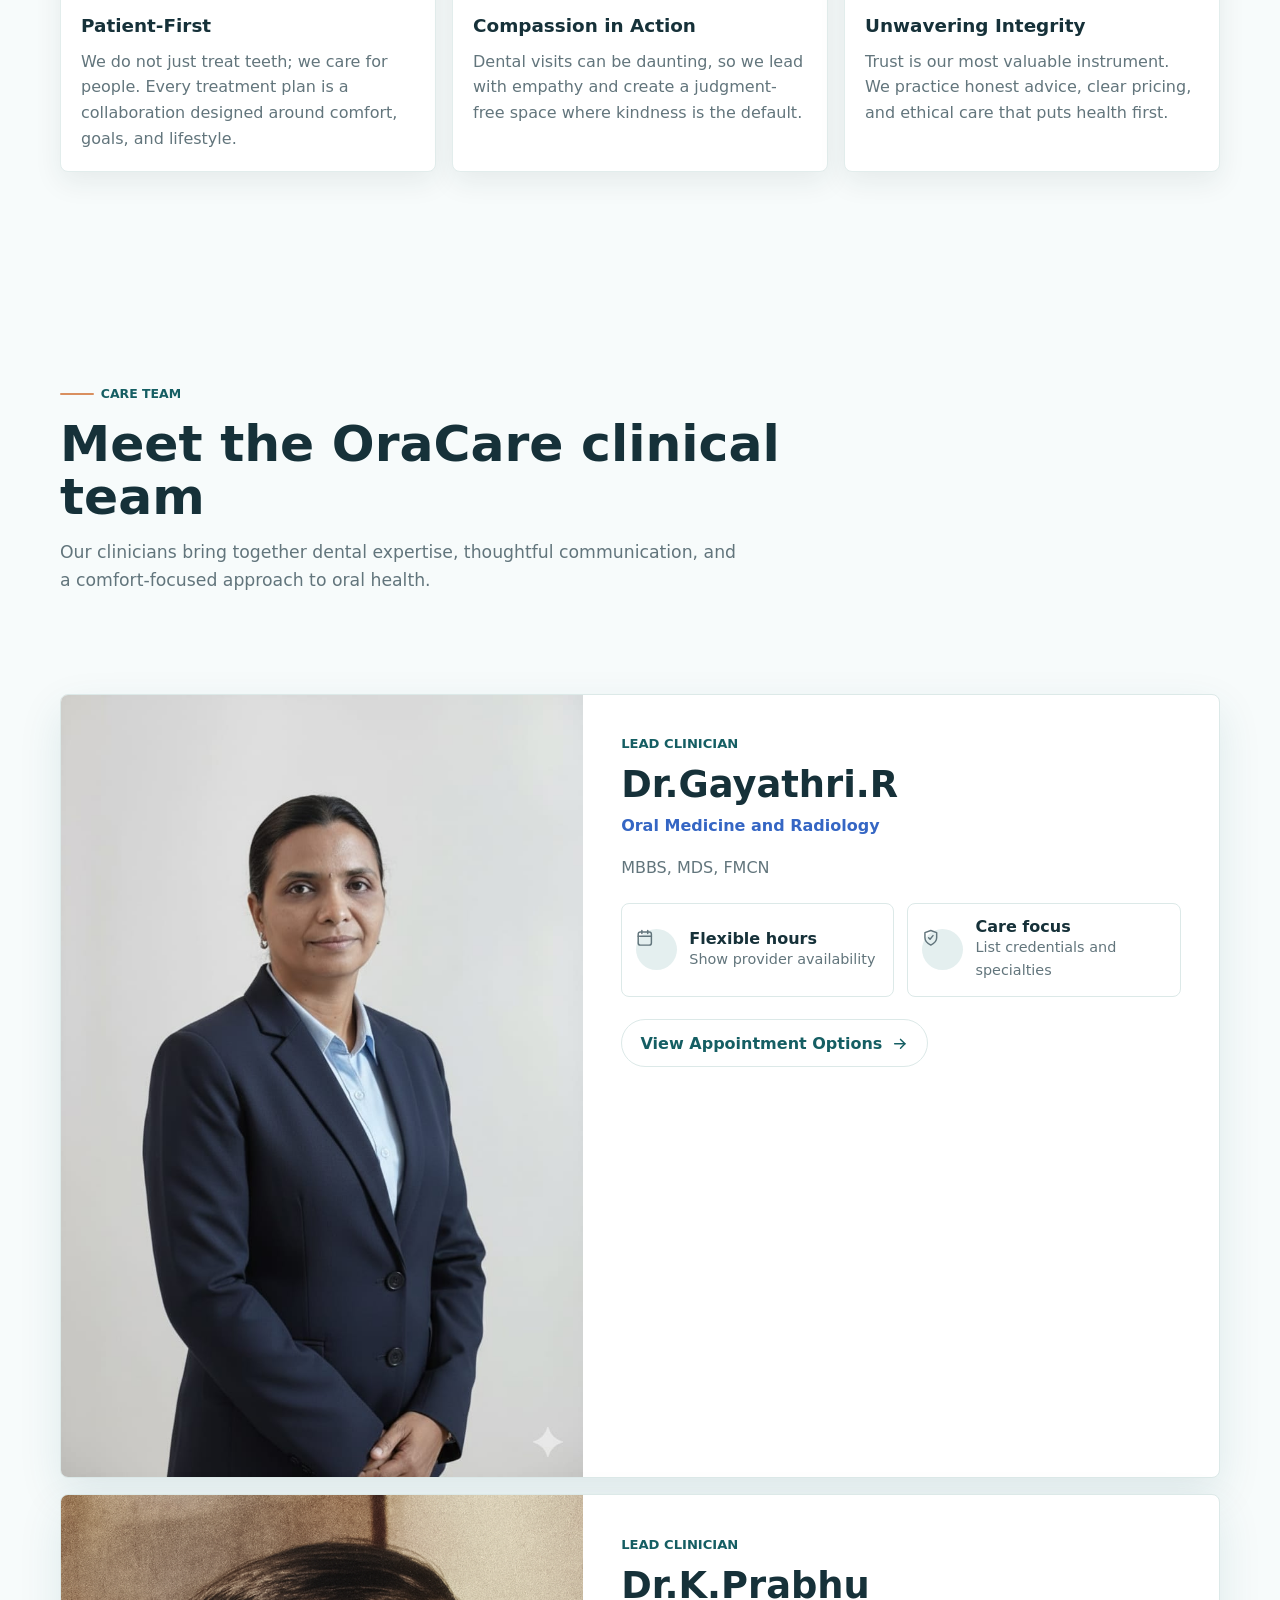
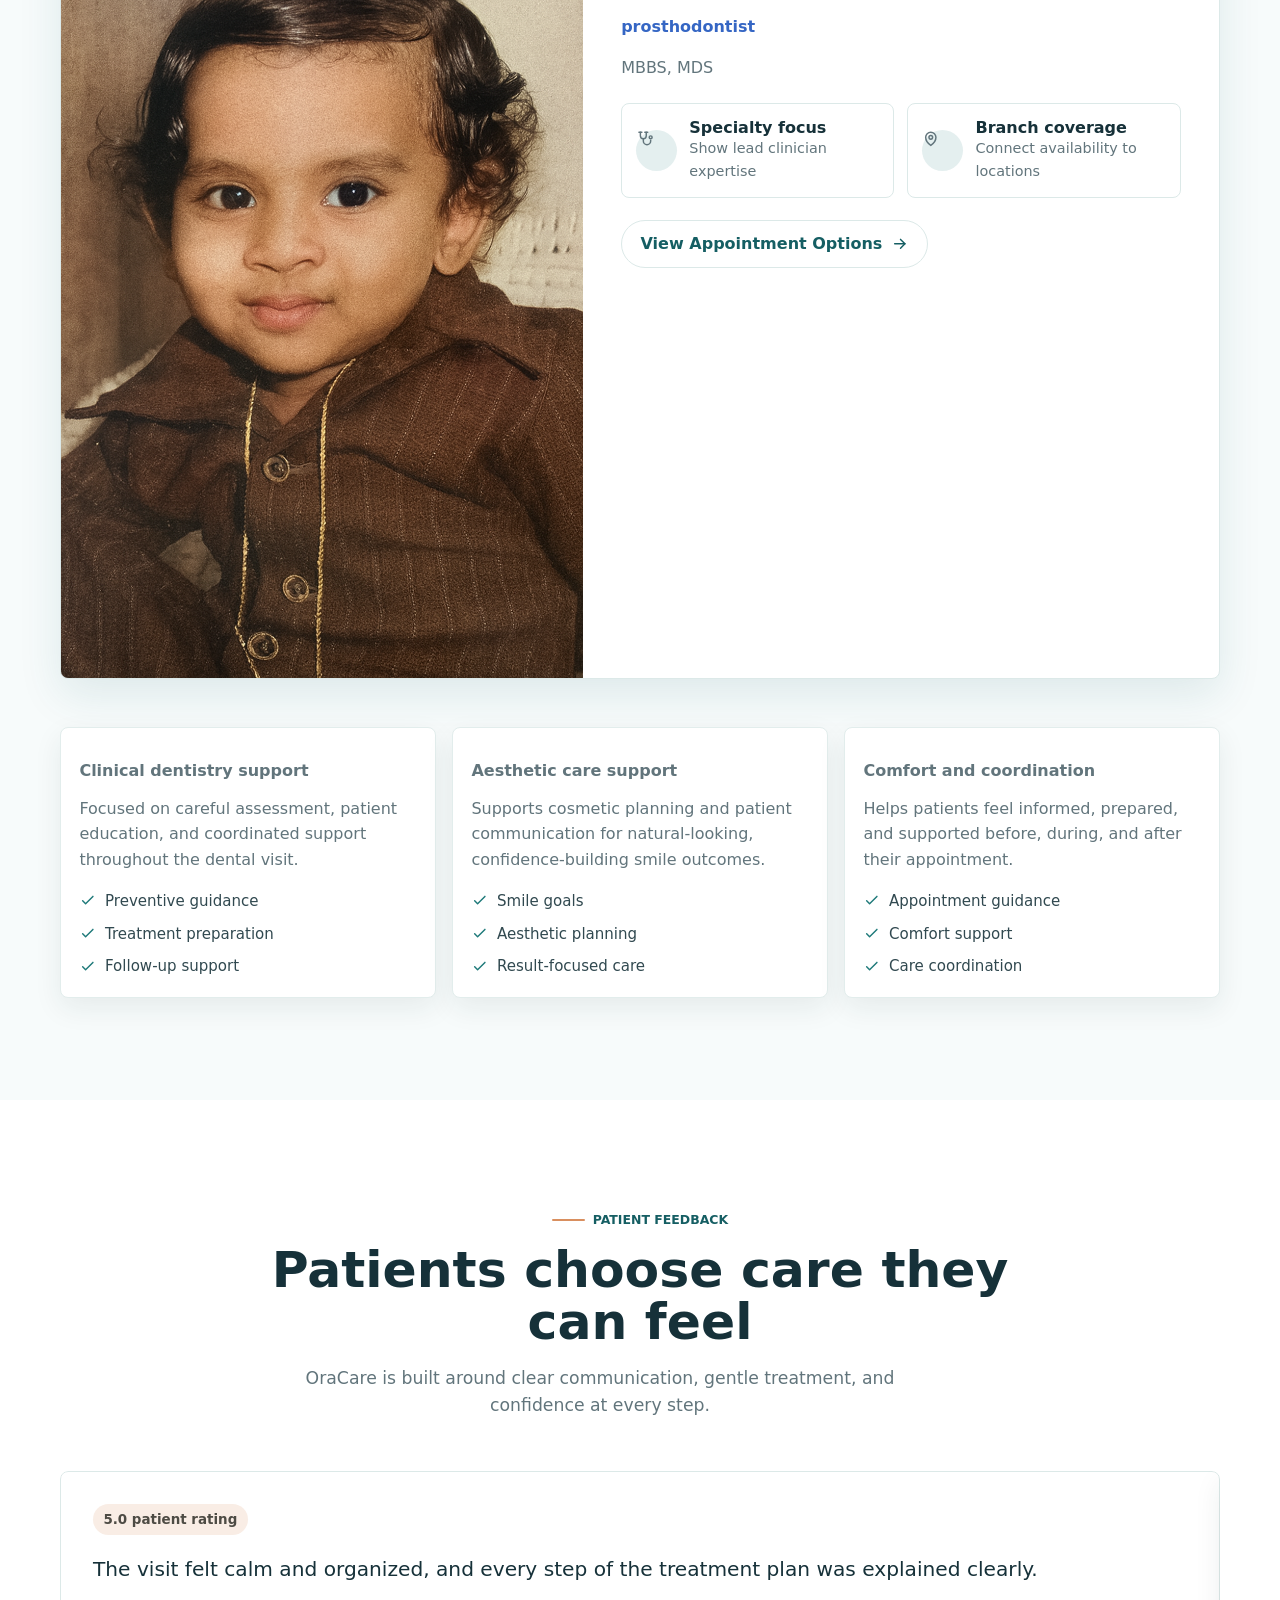
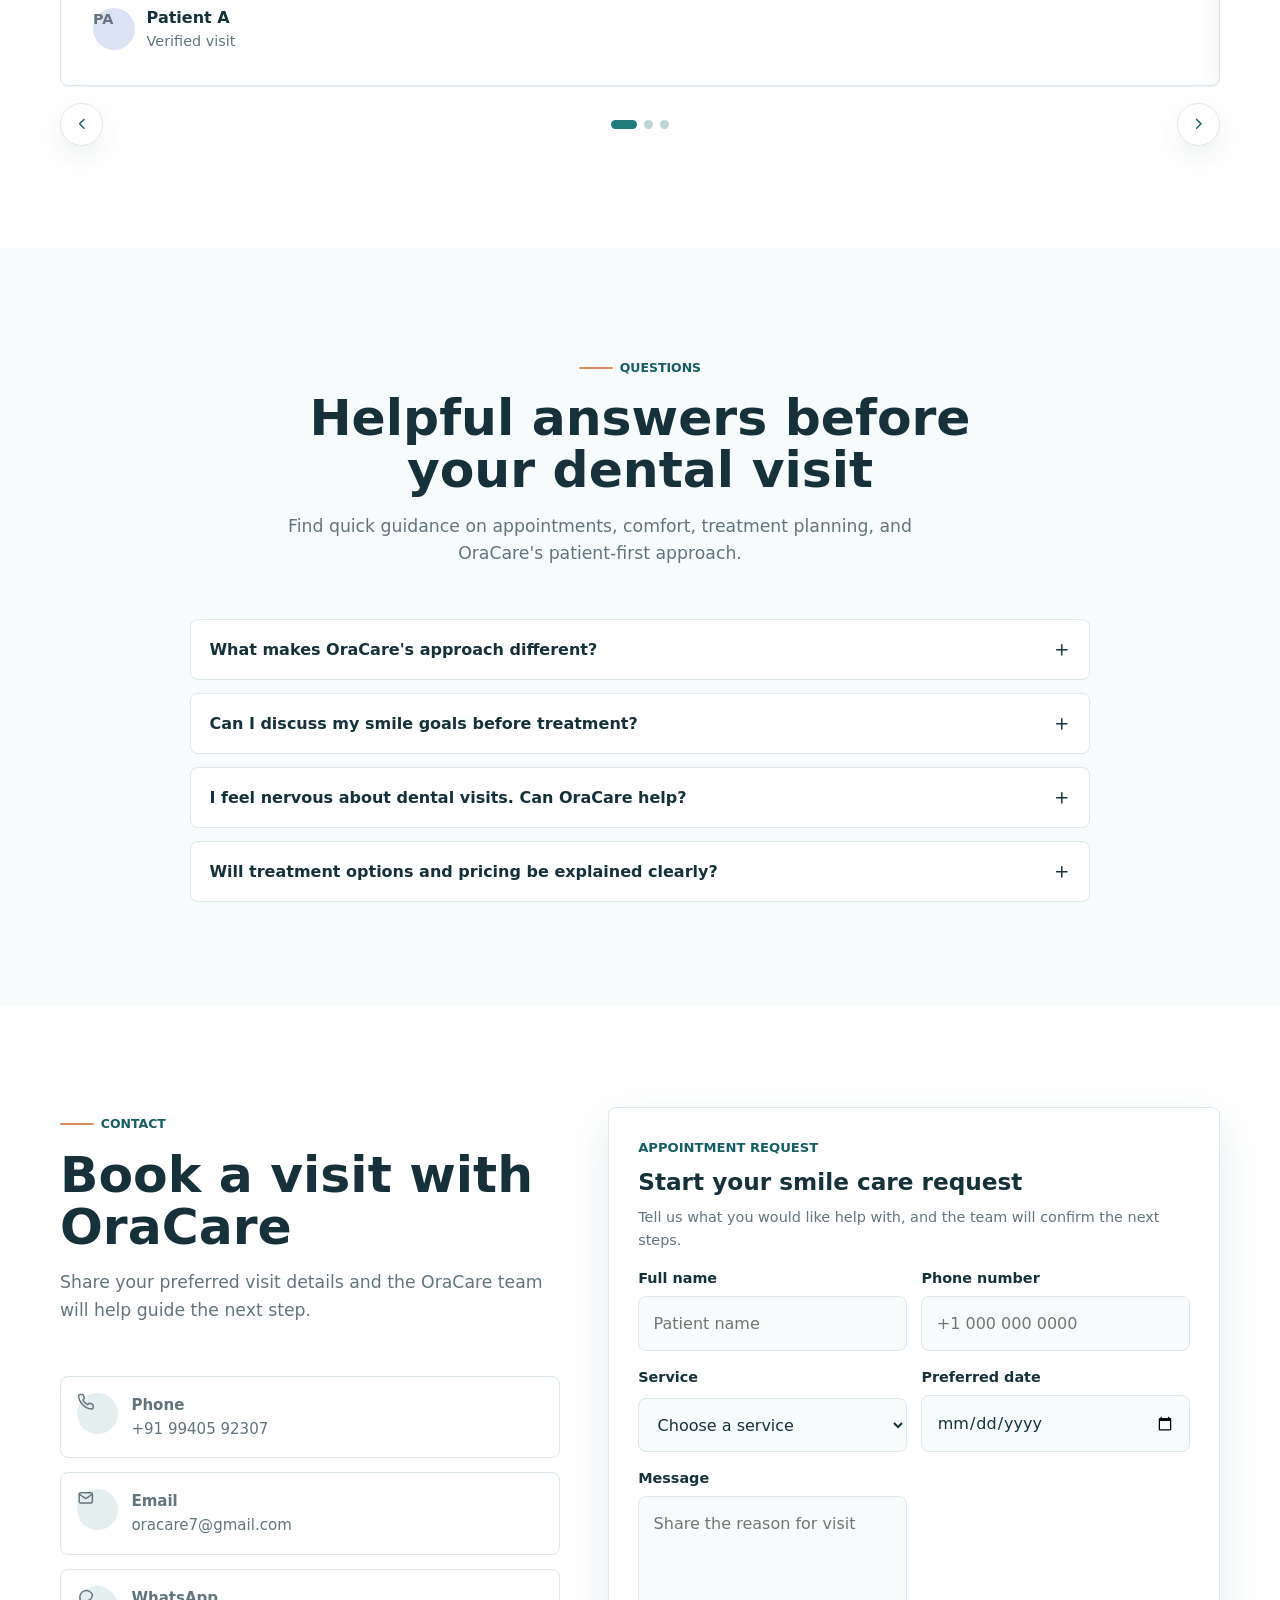
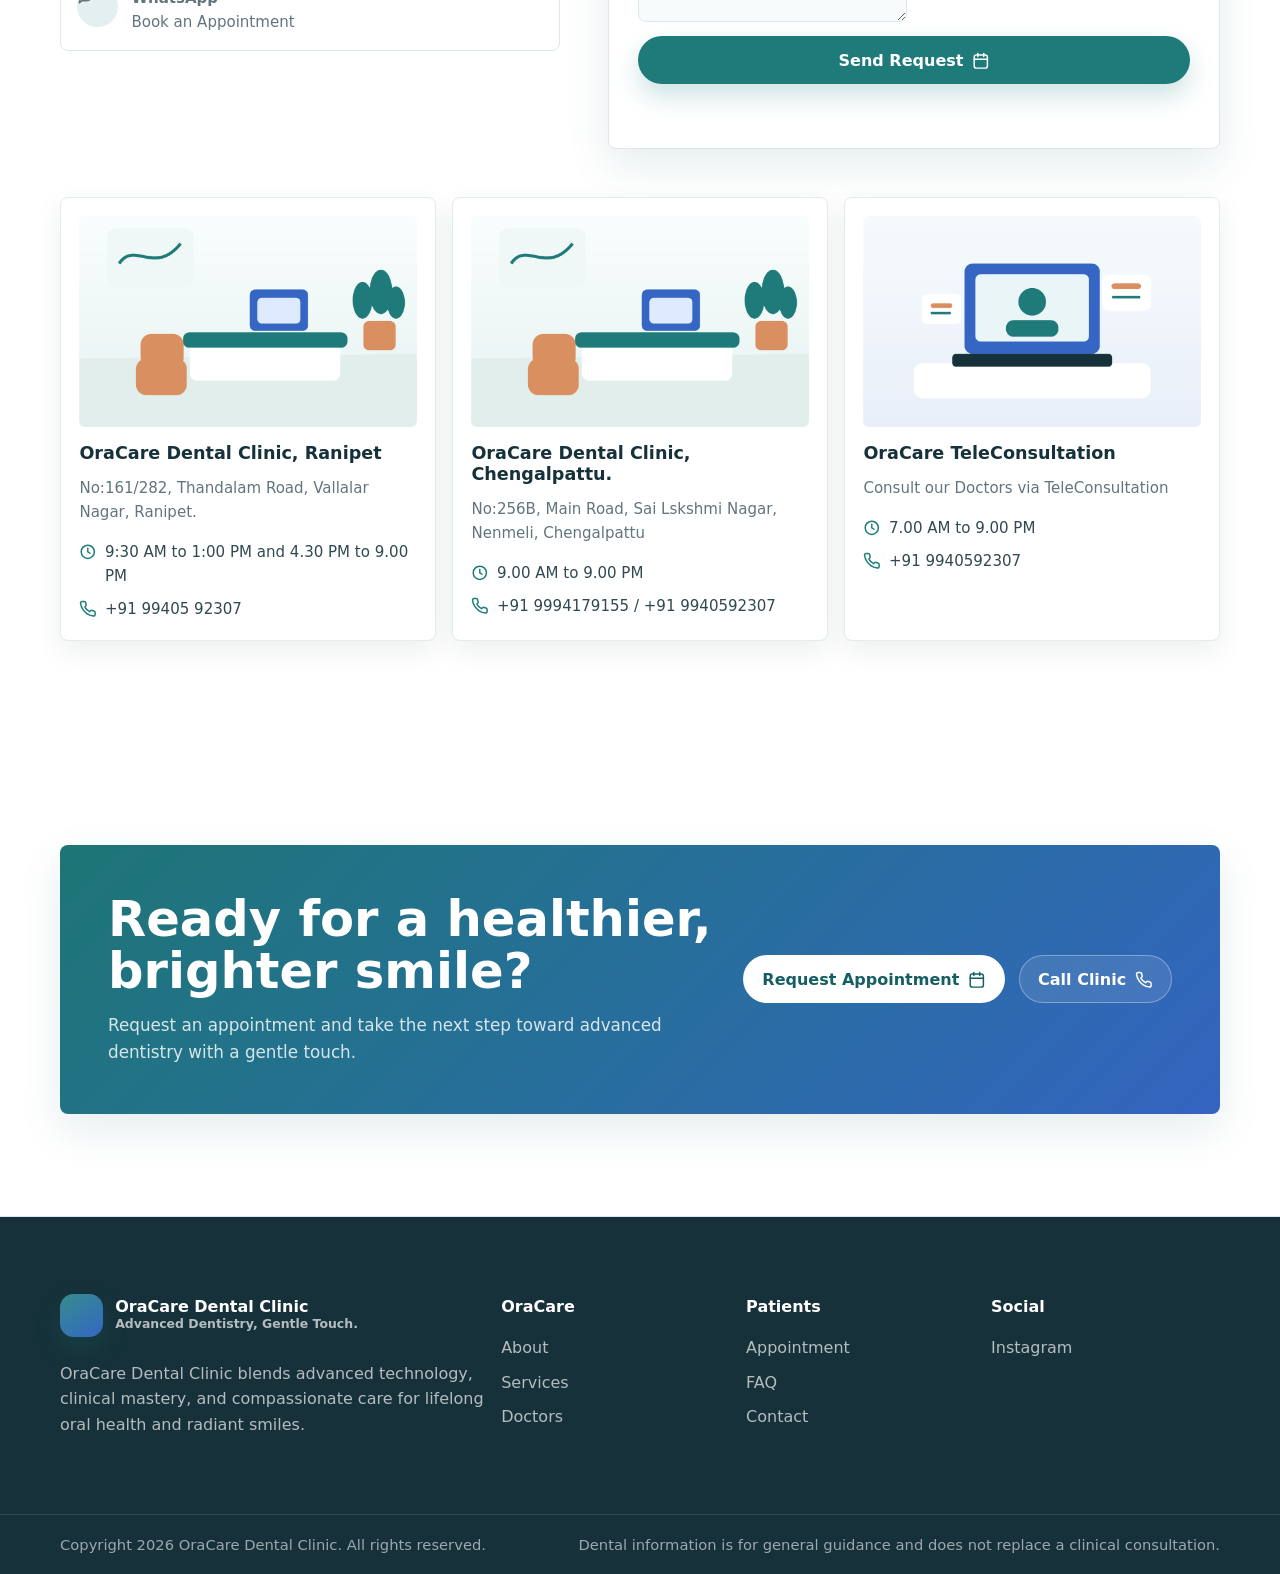
==== commit a56cf4aa: "First commit in Oracare Branch" ====
--- a/index.html
+++ b/index.html
@@ -4,12 +4,12 @@
 <head>
   <meta charset="utf-8">
   <meta name="viewport" content="width=device-width, initial-scale=1">
-  <meta name="description" content="A configurable healthcare website template powered by external JSON data.">
+    <meta name="description" content="OraCare Dental Clinic blends advanced dentistry with patient-first care for confident, radiant smiles.">
   <meta name="theme-color" content="#1f7a7a">
   <meta property="og:type" content="website">
-  <meta property="og:title" content="Healthcare Website Template">
-  <meta property="og:description" content="A responsive healthcare website template rendered from configuration data.">
-  <title>Healthcare Website Template</title>
+    <meta property="og:title" content="OraCare Dental Clinic">
+    <meta property="og:description" content="Advanced dentistry, gentle touch, and patient-first smile care.">
+    <title>OraCare Dental Clinic</title>
   <link rel="icon" href="./assets/images/favicon.png" type="image/png">
   <link rel="preload" href="./data/clinic-data.json" as="fetch" crossorigin="anonymous">
   <link rel="stylesheet" href="./styles/globals.css">
@@ -23,9 +23,10 @@
   <header id="site-header" class="site-header" data-render="navbar"></header>
 
   <main id="main-content" tabindex="-1">
-    <section id="hero" class="section section-hero" data-render="hero"></section>
-    <section id="services" class="section" data-render="services"></section>
-    <section id="doctors" class="section section-muted" data-render="doctors"></section>
+      <section id="hero" class="section section-hero" data-render="hero"></section>
+      <section id="services" class="section" data-render="services"></section>
+      <section id="about" class="section section-muted" data-render="about"></section>
+      <section id="doctors" class="section section-muted" data-render="doctors"></section>
     <section id="testimonials" class="section" data-render="testimonials"></section>
     <section id="faq" class="section section-muted" data-render="faq"></section>
     <section id="contact" class="section" data-render="contact"></section>
@@ -39,4 +40,4 @@
   <script type="module" src="./js/app.js"></script>
 </body>
 
-</html>+</html>
--- a/styles/components.css
+++ b/styles/components.css
@@ -311,6 +311,36 @@
   gap: 1rem;
 }
 
+.about-layout,
+.about-statement-grid,
+.value-grid {
+  display: grid;
+  gap: 1rem;
+}
+
+.about-panel,
+.value-card {
+  padding: 1.25rem;
+}
+
+.about-panel h3,
+.value-card h4 {
+  margin: 1rem 0 0;
+  color: var(--color-ink);
+  font-size: 1.15rem;
+  line-height: 1.2;
+}
+
+.about-panel p,
+.value-card p {
+  margin: 0.75rem 0 0;
+  color: var(--color-muted);
+}
+
+.about-values-heading {
+  margin-top: clamp(1rem, 3vw, 2rem);
+}
+
 .service-card {
   display: flex;
   min-height: 100%;
@@ -379,6 +409,11 @@
 .doctors-layout {
   display: grid;
   gap: clamp(1.4rem, 4vw, 3rem);
+}
+
+.featured-doctor-list {
+  display: grid;
+  gap: 1rem;
 }
 
 .featured-doctor {
--- a/styles/responsive.css
+++ b/styles/responsive.css
@@ -6,7 +6,8 @@
 
   .service-grid,
   .doctor-grid,
-  .branch-grid {
+  .branch-grid,
+  .about-statement-grid {
     grid-template-columns: repeat(2, minmax(0, 1fr));
   }
 }
@@ -92,6 +93,10 @@
   }
 
   .service-grid {
+    grid-template-columns: repeat(3, minmax(0, 1fr));
+  }
+
+  .value-grid {
     grid-template-columns: repeat(3, minmax(0, 1fr));
   }
 
